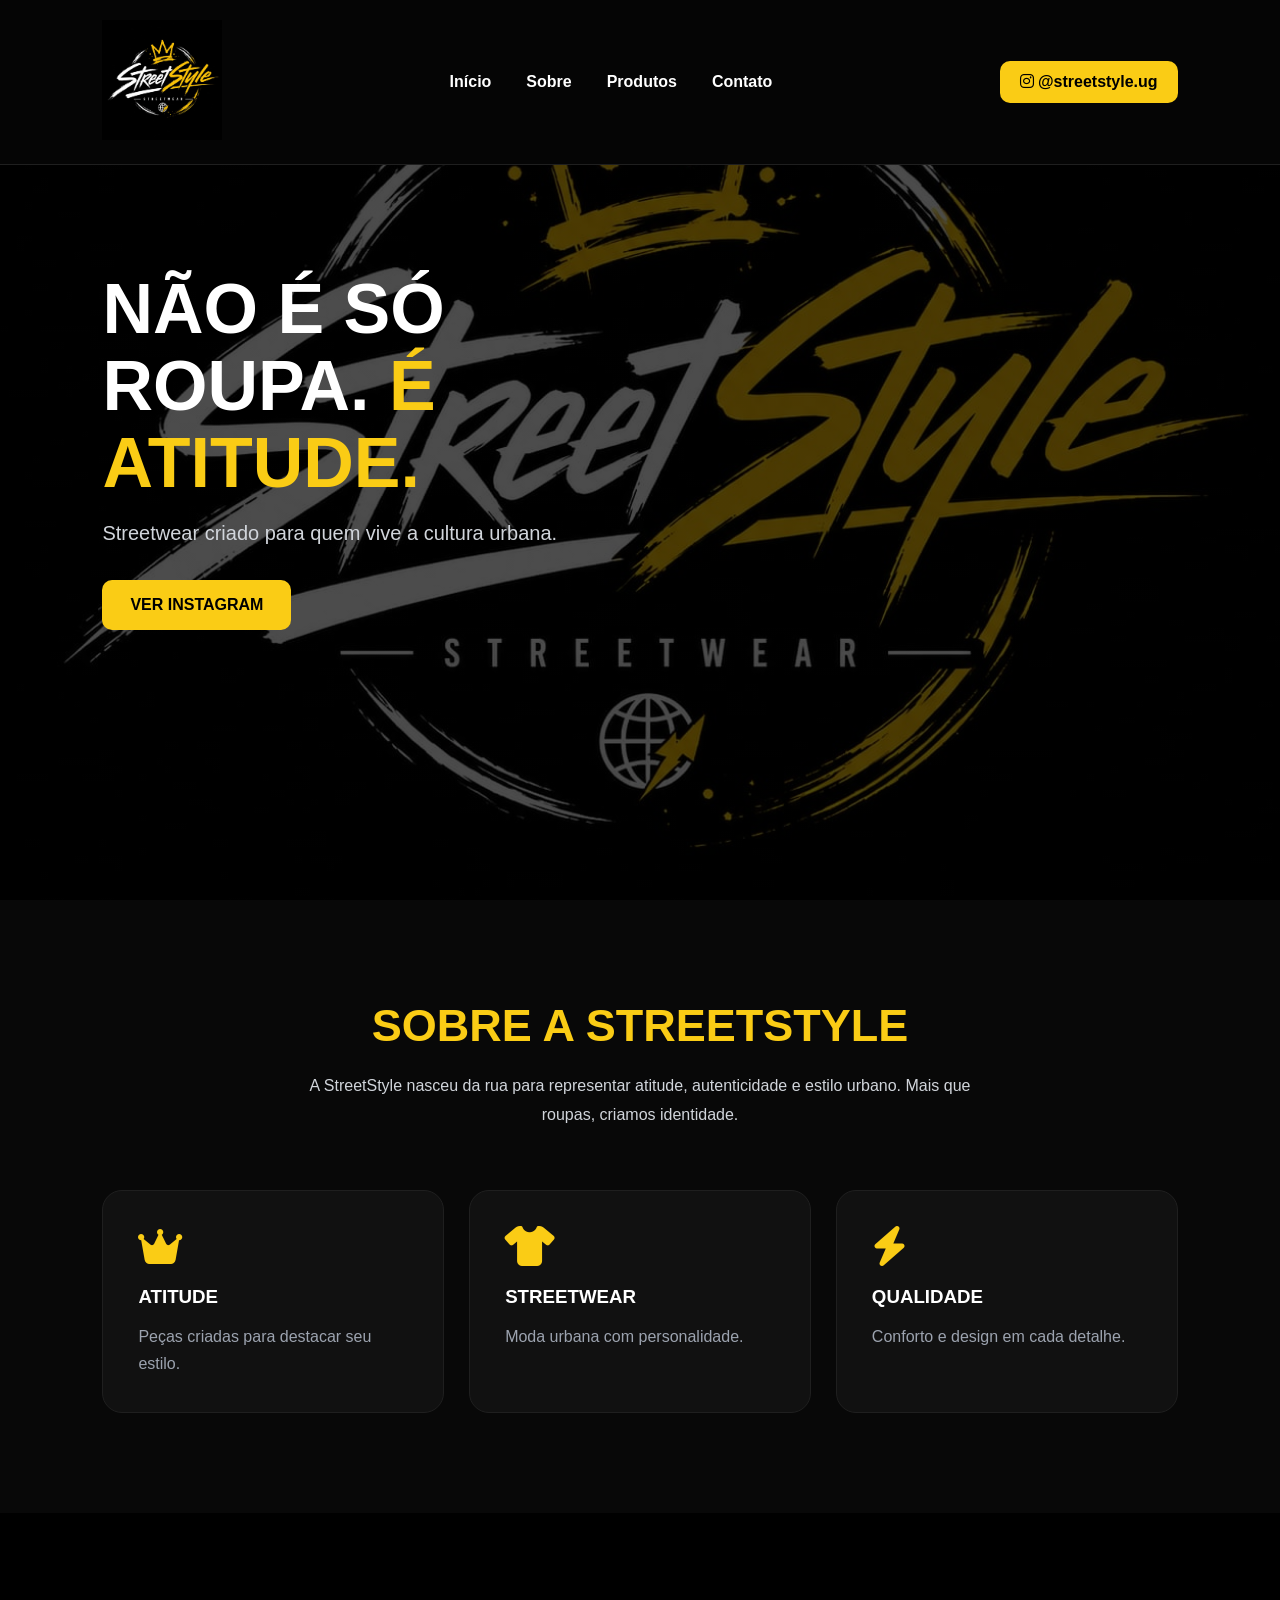
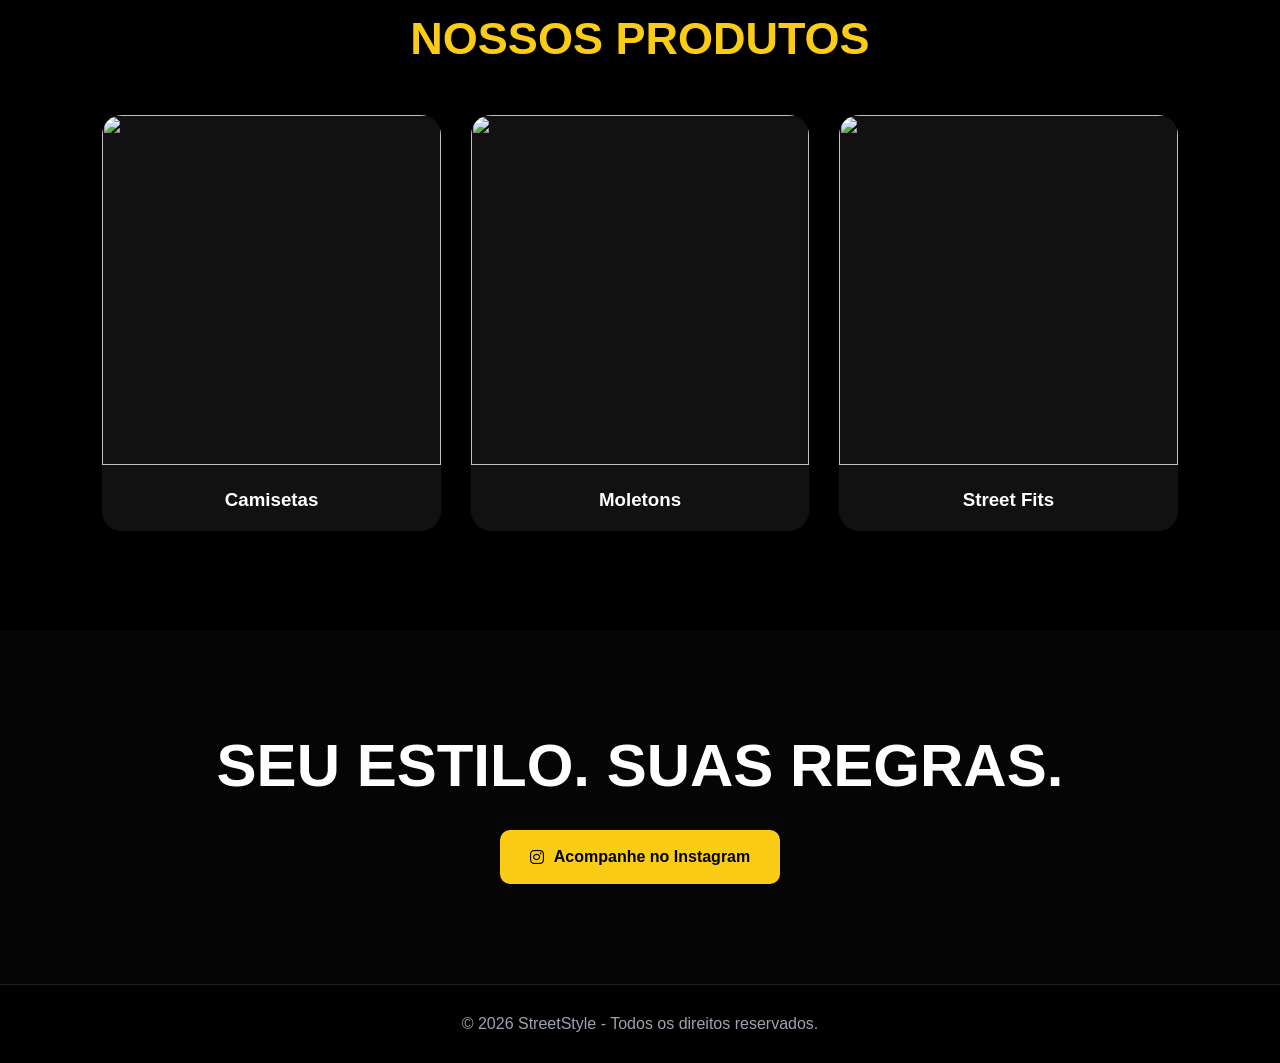
==== index.html @ da6b8d9b "Primeiro commit StreetStyle" ====
<!DOCTYPE html>
<html lang="pt-br">
<head>
    <meta charset="UTF-8">
    <meta name="viewport" content="width=device-width, initial-scale=1.0">

    <title>StreetStyle | Streetwear</title>

    <!-- ICONS -->
    <link rel="stylesheet"
    href="https://cdnjs.cloudflare.com/ajax/libs/font-awesome/6.5.2/css/all.min.css">

    <!-- CSS -->
    <link rel="stylesheet" href="style.css">

</head>
<body>

    <!-- HEADER -->

    <header>

        <div class="logo">
            <img src="StreetStyle.jpeg" alt="">
        </div>

        <nav>

            <a href="">Início</a>
            <a href="">Sobre</a>
            <a href="">Produtos</a>
            <a href="">Contato</a>

        </nav>

        <a href="https://www.instagram.com/streetstyle.ug/" target="_blank" class="insta-btn">

            <i class="fa-brands fa-instagram"></i>
            @streetstyle.ug

        </a>

    </header>

    <!-- HERO -->

    <section class="hero">

        <div class="hero-text">

            <h1>
                NÃO É SÓ ROUPA.
                <span>É ATITUDE.</span>
            </h1>

            <p>
                Streetwear criado para quem vive a cultura urbana.
            </p>

            <a href="https://www.instagram.com/streetstyle.ug/" target="_blank">

                VER INSTAGRAM

            </a>

        </div>

    </section>

    <!-- SOBRE -->

    <section class="about">

        <div class="about-text">

            <h2>SOBRE A STREETSTYLE</h2>

            <p>
                A StreetStyle nasceu da rua para representar
                atitude, autenticidade e estilo urbano.
                Mais que roupas, criamos identidade.
            </p>

        </div>

        <div class="cards">

            <div class="card">

                <i class="fa-solid fa-crown"></i>

                <h3>ATITUDE</h3>

                <p>
                    Peças criadas para destacar seu estilo.
                </p>

            </div>

            <div class="card">

                <i class="fa-solid fa-shirt"></i>

                <h3>STREETWEAR</h3>

                <p>
                    Moda urbana com personalidade.
                </p>

            </div>

            <div class="card">

                <i class="fa-solid fa-bolt"></i>

                <h3>QUALIDADE</h3>

                <p>
                    Conforto e design em cada detalhe.
                </p>

            </div>

        </div>

    </section>

    <!-- PRODUTOS -->

    <section class="products">

        <h2>NOSSOS PRODUTOS</h2>

        <div class="product-grid">

            <div class="product">

                <img src="https://images.unsplash.com/photo-1521572163474-6864f9cf17ab?q=80&w=1200&auto=format&fit=crop" alt="">

                <h3>Camisetas</h3>

            </div>

            <div class="product">

                <img src="https://images.unsplash.com/photo-1503341504253-dff4815485f1?q=80&w=1200&auto=format&fit=crop" alt="">

                <h3>Moletons</h3>

            </div>

            <div class="product">

                <img src="https://images.unsplash.com/photo-1515886657613-9f3515b0c78f?q=80&w=1200&auto=format&fit=crop" alt="">

                <h3>Street Fits</h3>

            </div>

        </div>

    </section>

    <!-- CTA -->

    <section class="cta">

        <h2>SEU ESTILO. SUAS REGRAS.</h2>

        <a href="https://www.instagram.com/streetstyle.ug/" target="_blank">

            <i class="fa-brands fa-instagram"></i>

            Acompanhe no Instagram

        </a>

    </section>

    <!-- FOOTER -->

    <footer>

        <p>
            © 2026 StreetStyle - Todos os direitos reservados.
        </p>

    </footer>

</body>
</html>
---- style.css ----
*{
    margin:0;
    padding:0;
    box-sizing:border-box;
    font-family:Arial, Helvetica, sans-serif;
}

body{
    background:#000;
    color:white;
}

/* HEADER */

header{
    width:100%;
    display:flex;
    justify-content:space-between;
    align-items:center;
    padding:20px 8%;
    background:#050505;
    border-bottom:1px solid #1f1f1f;
    position:fixed;
    top:0;
    z-index:1000;
}

.logo img{
    width:120px;
}

nav{
    display:flex;
    gap:35px;
}

nav a{
    text-decoration:none;
    color:white;
    font-weight:bold;
    transition:0.3s;
}

nav a:hover{
    color:#facc15;
}

.insta-btn{
    background:#facc15;
    color:black;
    text-decoration:none;
    padding:12px 20px;
    border-radius:10px;
    font-weight:bold;
    transition:0.3s;
}

.insta-btn:hover{
    transform:scale(1.05);
}

/* HERO */

.hero{
    min-height:100vh;
    background:
    linear-gradient(rgba(0,0,0,0.7),
    rgba(0,0,0,0.7)),
    url("StreetStyle.jpeg");

    background-size:cover;
    background-position:center;

    display:flex;
    align-items:center;
    padding:0 8%;
}

.hero-text{
    max-width:600px;
}

.hero h1{
    font-size:70px;
    line-height:1.1;
    margin-bottom:20px;
}

.hero h1 span{
    color:#facc15;
}

.hero p{
    color:#d1d5db;
    font-size:20px;
    margin-bottom:35px;
}

.hero a{
    display:inline-block;
    text-decoration:none;
    background:#facc15;
    color:black;
    padding:16px 28px;
    border-radius:10px;
    font-weight:bold;
    transition:0.3s;
}

.hero a:hover{
    transform:translateY(-5px);
}

/* ABOUT */

.about{
    padding:100px 8%;
    background:#080808;
}

.about-text{
    text-align:center;
    margin-bottom:60px;
}

.about-text h2{
    color:#facc15;
    font-size:45px;
    margin-bottom:20px;
}

.about-text p{
    max-width:700px;
    margin:auto;
    color:#d1d5db;
    line-height:1.8;
}

.cards{
    display:grid;
    grid-template-columns:repeat(auto-fit,minmax(250px,1fr));
    gap:25px;
}

.card{
    background:#111;
    padding:35px;
    border-radius:20px;
    border:1px solid #1f1f1f;
    transition:0.3s;
}

.card:hover{
    transform:translateY(-8px);
    border-color:#facc15;
}

.card i{
    font-size:40px;
    color:#facc15;
    margin-bottom:20px;
}

.card h3{
    margin-bottom:15px;
}

.card p{
    color:#9ca3af;
    line-height:1.7;
}

/* PRODUCTS */

.products{
    padding:100px 8%;
}

.products h2{
    text-align:center;
    color:#facc15;
    font-size:45px;
    margin-bottom:50px;
}

.product-grid{
    display:grid;
    grid-template-columns:repeat(auto-fit,minmax(280px,1fr));
    gap:30px;
}

.product{
    background:#111;
    border-radius:20px;
    overflow:hidden;
    transition:0.3s;
}

.product:hover{
    transform:scale(1.03);
}

.product img{
    width:100%;
    height:350px;
    object-fit:cover;
}

.product h3{
    padding:20px;
    text-align:center;
}

/* CTA */

.cta{
    padding:100px 8%;
    text-align:center;
    background:#050505;
}

.cta h2{
    font-size:60px;
    margin-bottom:30px;
}

.cta a{
    display:inline-flex;
    align-items:center;
    gap:10px;
    text-decoration:none;
    background:#facc15;
    color:black;
    padding:18px 30px;
    border-radius:10px;
    font-weight:bold;
    transition:0.3s;
}

.cta a:hover{
    transform:scale(1.05);
}

/* FOOTER */

footer{
    padding:30px;
    text-align:center;
    color:#9ca3af;
    border-top:1px solid #1f1f1f;
}

/* RESPONSIVO */

@media(max-width:900px){

    header{
        flex-direction:column;
        gap:20px;
    }

    nav{
        flex-wrap:wrap;
        justify-content:center;
    }

    .hero h1{
        font-size:45px;
    }

    .cta h2{
        font-size:40px;
    }

}
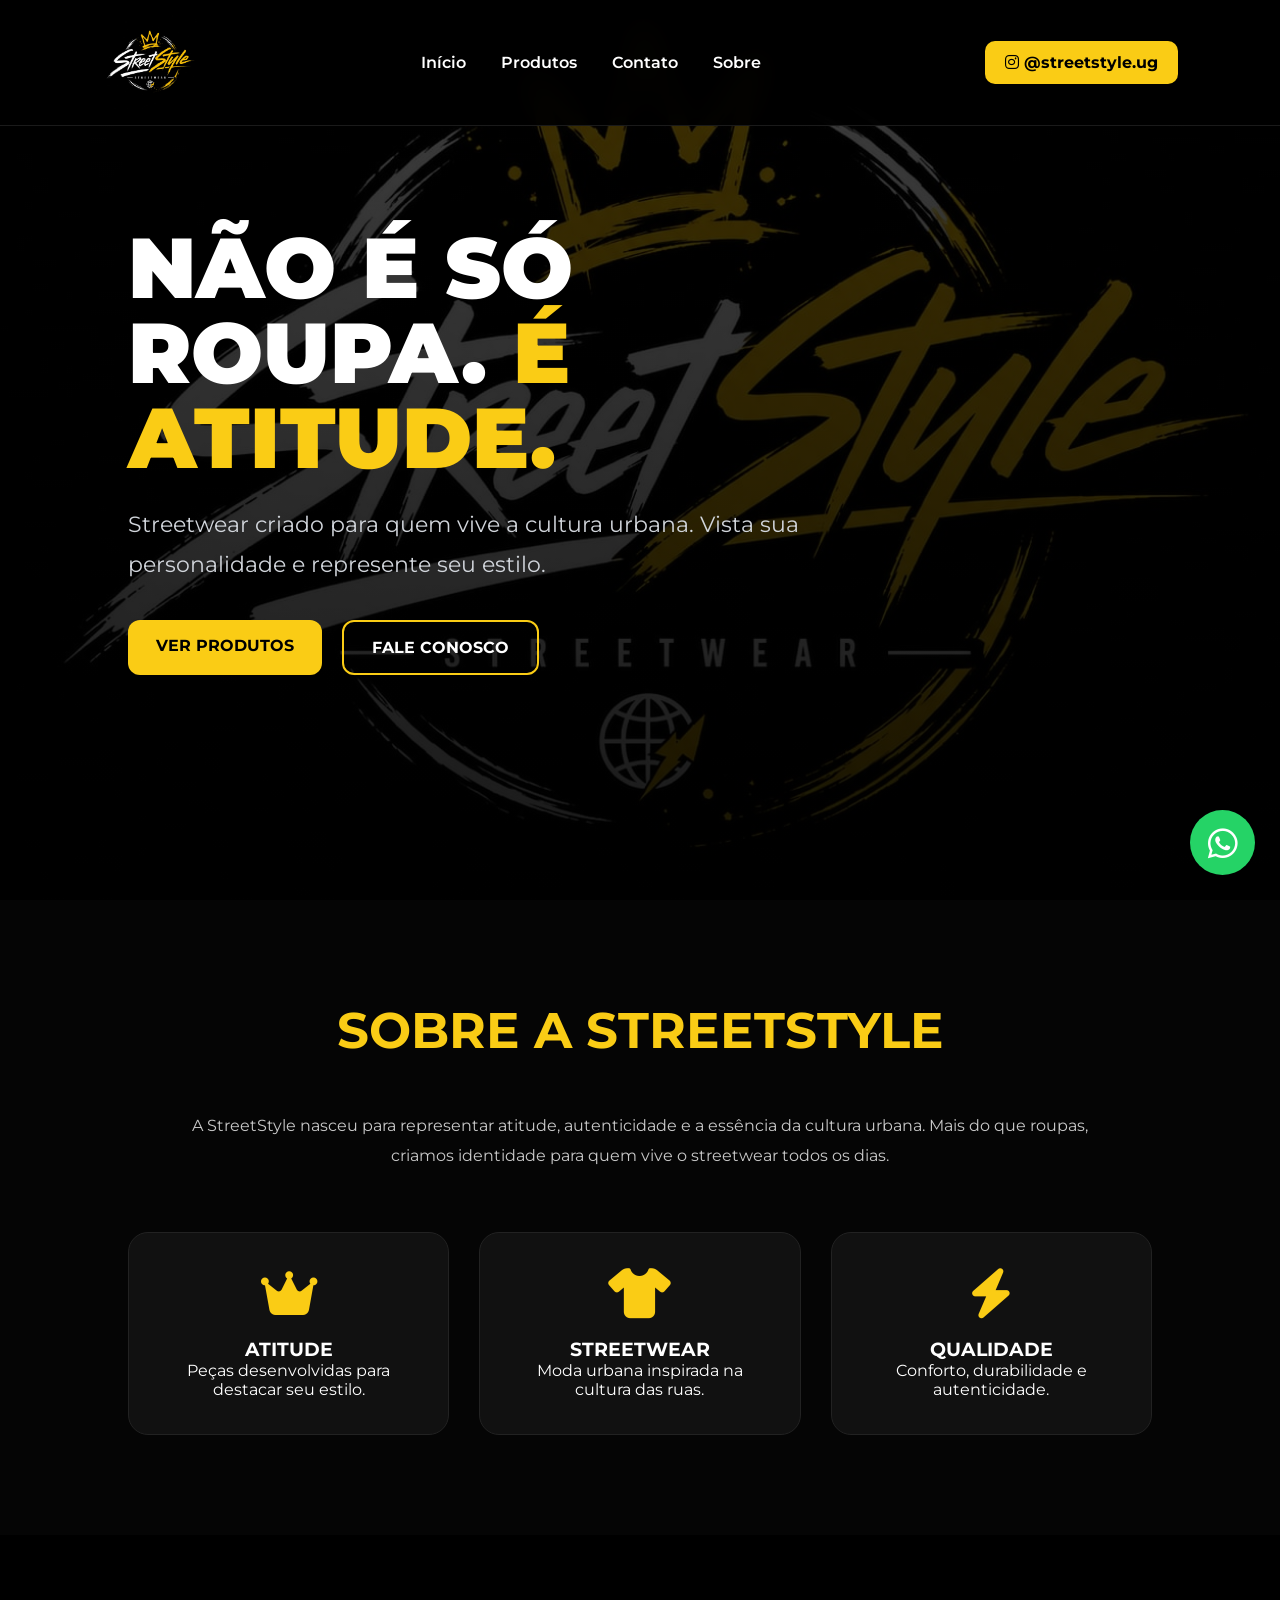
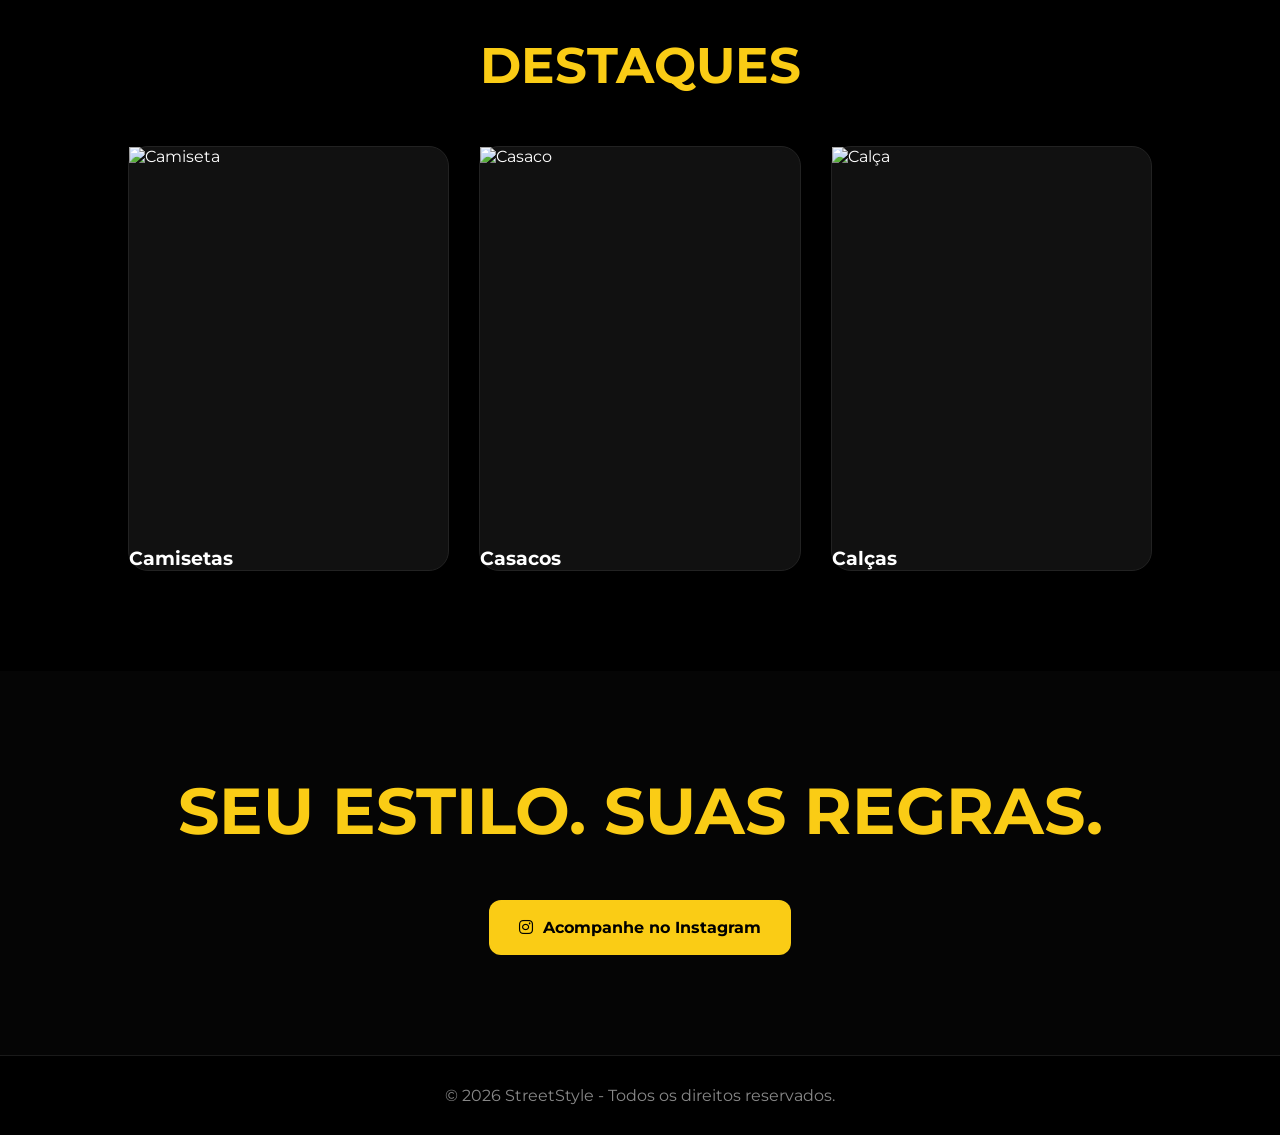
==== commit 64da9440: "Site StreetStyle completo" ====
--- a/index.html
+++ b/index.html
@@ -1,19 +1,28 @@
 <!DOCTYPE html>
 <html lang="pt-br">
+
 <head>
+
     <meta charset="UTF-8">
     <meta name="viewport" content="width=device-width, initial-scale=1.0">
 
     <title>StreetStyle | Streetwear</title>
 
-    <!-- ICONS -->
+    <link rel="icon" href="StreetStyle.jpeg">
+
+    <!-- Font Awesome -->
     <link rel="stylesheet"
     href="https://cdnjs.cloudflare.com/ajax/libs/font-awesome/6.5.2/css/all.min.css">
 
+    <!-- AOS -->
+    <link rel="stylesheet"
+    href="https://unpkg.com/aos@2.3.4/dist/aos.css">
+
     <!-- CSS -->
     <link rel="stylesheet" href="style.css">
 
 </head>
+
 <body>
 
     <!-- HEADER -->
@@ -21,19 +30,25 @@
     <header>
 
         <div class="logo">
-            <img src="StreetStyle.jpeg" alt="">
+
+            <img src="StreetStyle.jpeg" alt="StreetStyle Logo">
+
         </div>
 
         <nav>
 
-            <a href="">Início</a>
-            <a href="">Sobre</a>
-            <a href="">Produtos</a>
-            <a href="">Contato</a>
+            <a href="index.html">Início</a>
+            <a href="produtos.html">Produtos</a>
+            <a href="contato.html">Contato</a>
+            <a href="sobre.html">Sobre</a>
+            
+            
 
         </nav>
 
-        <a href="https://www.instagram.com/streetstyle.ug/" target="_blank" class="insta-btn">
+        <a href="https://www.instagram.com/streetstyle.ug/"
+        target="_blank"
+        class="insta-btn">
 
             <i class="fa-brands fa-instagram"></i>
             @streetstyle.ug
@@ -46,22 +61,38 @@
 
     <section class="hero">
 
-        <div class="hero-text">
+        <div class="hero-text" data-aos="fade-right">
 
             <h1>
+
                 NÃO É SÓ ROUPA.
+
                 <span>É ATITUDE.</span>
+
             </h1>
 
             <p>
+
                 Streetwear criado para quem vive a cultura urbana.
+                Vista sua personalidade e represente seu estilo.
+
             </p>
 
-            <a href="https://www.instagram.com/streetstyle.ug/" target="_blank">
-
-                VER INSTAGRAM
-
-            </a>
+            <div class="hero-buttons">
+
+                <a href="produtos.html">
+
+                    VER PRODUTOS
+
+                </a>
+
+                <a href="contato.html" class="secondary-btn">
+
+                    FALE CONOSCO
+
+                </a>
+
+            </div>
 
         </div>
 
@@ -71,52 +102,62 @@
 
     <section class="about">
 
-        <div class="about-text">
+        <div class="about-text" data-aos="fade-up">
 
             <h2>SOBRE A STREETSTYLE</h2>
 
             <p>
-                A StreetStyle nasceu da rua para representar
-                atitude, autenticidade e estilo urbano.
-                Mais que roupas, criamos identidade.
+
+                A StreetStyle nasceu para representar atitude,
+                autenticidade e a essência da cultura urbana.
+
+                Mais do que roupas, criamos identidade para quem
+                vive o streetwear todos os dias.
+
             </p>
 
         </div>
 
         <div class="cards">
 
-            <div class="card">
+            <div class="card" data-aos="fade-up">
 
                 <i class="fa-solid fa-crown"></i>
 
                 <h3>ATITUDE</h3>
 
                 <p>
-                    Peças criadas para destacar seu estilo.
+
+                    Peças desenvolvidas para destacar seu estilo.
+
                 </p>
 
             </div>
 
-            <div class="card">
+            <div class="card" data-aos="fade-up" data-aos-delay="200">
 
                 <i class="fa-solid fa-shirt"></i>
 
                 <h3>STREETWEAR</h3>
 
                 <p>
-                    Moda urbana com personalidade.
+
+                    Moda urbana inspirada na cultura das ruas.
+
                 </p>
 
             </div>
 
-            <div class="card">
+            <div class="card" data-aos="fade-up" data-aos-delay="400">
 
                 <i class="fa-solid fa-bolt"></i>
 
                 <h3>QUALIDADE</h3>
 
                 <p>
-                    Conforto e design em cada detalhe.
+
+                    Conforto, durabilidade e autenticidade.
+
                 </p>
 
             </div>
@@ -125,35 +166,39 @@
 
     </section>
 
-    <!-- PRODUTOS -->
+    <!-- DESTAQUE -->
 
     <section class="products">
 
-        <h2>NOSSOS PRODUTOS</h2>
+        <h2 data-aos="fade-up">
+
+            DESTAQUES
+
+        </h2>
 
         <div class="product-grid">
 
-            <div class="product">
-
-                <img src="https://images.unsplash.com/photo-1521572163474-6864f9cf17ab?q=80&w=1200&auto=format&fit=crop" alt="">
+            <div class="product" data-aos="zoom-in">
+
+                <img src="camiseta.jpg" alt="Camiseta">
 
                 <h3>Camisetas</h3>
 
             </div>
 
-            <div class="product">
-
-                <img src="https://images.unsplash.com/photo-1503341504253-dff4815485f1?q=80&w=1200&auto=format&fit=crop" alt="">
-
-                <h3>Moletons</h3>
-
-            </div>
-
-            <div class="product">
-
-                <img src="https://images.unsplash.com/photo-1515886657613-9f3515b0c78f?q=80&w=1200&auto=format&fit=crop" alt="">
-
-                <h3>Street Fits</h3>
+            <div class="product" data-aos="zoom-in" data-aos-delay="200">
+
+                <img src="casaco.jpg" alt="Casaco">
+
+                <h3>Casacos</h3>
+
+            </div>
+
+            <div class="product" data-aos="zoom-in" data-aos-delay="400">
+
+                <img src="calca.jpg" alt="Calça">
+
+                <h3>Calças</h3>
 
             </div>
 
@@ -165,9 +210,14 @@
 
     <section class="cta">
 
-        <h2>SEU ESTILO. SUAS REGRAS.</h2>
-
-        <a href="https://www.instagram.com/streetstyle.ug/" target="_blank">
+        <h2 data-aos="fade-up">
+
+            SEU ESTILO. SUAS REGRAS.
+
+        </h2>
+
+        <a href="https://www.instagram.com/streetstyle.ug/"
+        target="_blank">
 
             <i class="fa-brands fa-instagram"></i>
 
@@ -182,10 +232,35 @@
     <footer>
 
         <p>
+
             © 2026 StreetStyle - Todos os direitos reservados.
+
         </p>
 
     </footer>
+
+    <!-- BOTÃO WHATSAPP -->
+
+    <a href="https://wa.me/5551994918985"
+    target="_blank"
+    class="whatsapp-float">
+
+        <i class="fa-brands fa-whatsapp"></i>
+
+    </a>
+
+    <!-- AOS -->
+
+    <script src="https://unpkg.com/aos@2.3.4/dist/aos.js"></script>
+
+    <script>
+
+        AOS.init({
+            duration:1000,
+            once:true
+        });
+
+    </script>
 
 </body>
 </html>
--- a/style.css
+++ b/style.css
@@ -1,275 +1,320 @@
+/* StreetStyle - style.css */
+/* CSS profissional para o site StreetStyle */
+
+@import url('https://fonts.googleapis.com/css2?family=Montserrat:wght@300;400;500;600;700;800;900&display=swap');
+
 *{
     margin:0;
     padding:0;
     box-sizing:border-box;
-    font-family:Arial, Helvetica, sans-serif;
+    font-family:'Montserrat',sans-serif;
+    scroll-behavior:smooth;
 }
 
 body{
     background:#000;
-    color:white;
-}
-
-/* HEADER */
+    color:#fff;
+    overflow-x:hidden;
+}
+
+img{max-width:100%;display:block;}
+a{text-decoration:none;}
+
+::-webkit-scrollbar{width:10px;}
+::-webkit-scrollbar-track{background:#0a0a0a;}
+::-webkit-scrollbar-thumb{background:#facc15;border-radius:10px;}
 
 header{
-    width:100%;
+    position:fixed;
+    top:0;left:0;width:100%;
     display:flex;
     justify-content:space-between;
     align-items:center;
-    padding:20px 8%;
-    background:#050505;
-    border-bottom:1px solid #1f1f1f;
-    position:fixed;
-    top:0;
-    z-index:1000;
-}
-
-.logo img{
-    width:120px;
-}
-
-nav{
-    display:flex;
-    gap:35px;
-}
-
+    padding:15px 8%;
+    background:rgba(0,0,0,.92);
+    backdrop-filter:blur(15px);
+    border-bottom:1px solid #1a1a1a;
+    z-index:999;
+}
+
+.logo img{width:95px;transition:.3s;}
+.logo img:hover{transform:scale(1.05);}
+
+nav{display:flex;gap:35px;}
 nav a{
-    text-decoration:none;
-    color:white;
-    font-weight:bold;
-    transition:0.3s;
-}
-
-nav a:hover{
-    color:#facc15;
-}
+    color:#fff;
+    font-weight:600;
+    position:relative;
+    transition:.3s;
+}
+nav a::after{
+    content:'';
+    position:absolute;
+    left:0;bottom:-5px;
+    width:0;height:2px;
+    background:#facc15;
+    transition:.3s;
+}
+nav a:hover{color:#facc15;}
+nav a:hover::after{width:100%;}
 
 .insta-btn{
     background:#facc15;
-    color:black;
-    text-decoration:none;
+    color:#000;
     padding:12px 20px;
     border-radius:10px;
-    font-weight:bold;
-    transition:0.3s;
-}
-
-.insta-btn:hover{
-    transform:scale(1.05);
-}
-
-/* HERO */
+    font-weight:700;
+}
 
 .hero{
     min-height:100vh;
-    background:
-    linear-gradient(rgba(0,0,0,0.7),
-    rgba(0,0,0,0.7)),
-    url("StreetStyle.jpeg");
-
+    display:flex;
+    align-items:center;
+    padding:0 10%;
+    background:linear-gradient(rgba(0,0,0,.75),rgba(0,0,0,.9)),url("StreetStyle.jpeg");
     background-size:cover;
     background-position:center;
-
-    display:flex;
-    align-items:center;
-    padding:0 8%;
-}
-
-.hero-text{
-    max-width:600px;
-}
-
-.hero h1{
-    font-size:70px;
-    line-height:1.1;
-    margin-bottom:20px;
-}
-
-.hero h1 span{
-    color:#facc15;
-}
-
-.hero p{
-    color:#d1d5db;
-    font-size:20px;
-    margin-bottom:35px;
-}
-
-.hero a{
-    display:inline-block;
-    text-decoration:none;
-    background:#facc15;
-    color:black;
+}
+
+.hero-text{max-width:750px;}
+.hero h1{font-size:85px;font-weight:900;line-height:1;}
+.hero h1 span{color:#facc15;}
+.hero p{font-size:22px;color:#d1d5db;margin:25px 0 35px;line-height:1.8;}
+
+.hero-buttons{display:flex;gap:20px;flex-wrap:wrap;}
+.hero-buttons a{
+    background:#facc15;
+    color:#000;
     padding:16px 28px;
-    border-radius:10px;
-    font-weight:bold;
-    transition:0.3s;
-}
-
-.hero a:hover{
-    transform:translateY(-5px);
-}
-
-/* ABOUT */
-
-.about{
-    padding:100px 8%;
-    background:#080808;
-}
-
-.about-text{
-    text-align:center;
-    margin-bottom:60px;
-}
-
-.about-text h2{
-    color:#facc15;
-    font-size:45px;
-    margin-bottom:20px;
-}
-
-.about-text p{
-    max-width:700px;
-    margin:auto;
-    color:#d1d5db;
-    line-height:1.8;
-}
+    border-radius:12px;
+    font-weight:700;
+}
+
+.secondary-btn{
+    background:transparent !important;
+    color:#fff !important;
+    border:2px solid #facc15;
+}
+
+section{padding:100px 10%;}
+section h2{
+    text-align:center;
+    color:#facc15;
+    font-size:50px;
+    margin-bottom:50px;
+}
+
+.about{background:#050505;}
+.about-text{text-align:center;max-width:900px;margin:auto;}
+.about-text p{color:#c9c9c9;line-height:1.9;}
 
 .cards{
-    display:grid;
-    grid-template-columns:repeat(auto-fit,minmax(250px,1fr));
-    gap:25px;
-}
-
-.card{
-    background:#111;
-    padding:35px;
-    border-radius:20px;
-    border:1px solid #1f1f1f;
-    transition:0.3s;
-}
-
-.card:hover{
-    transform:translateY(-8px);
-    border-color:#facc15;
-}
-
-.card i{
-    font-size:40px;
-    color:#facc15;
-    margin-bottom:20px;
-}
-
-.card h3{
-    margin-bottom:15px;
-}
-
-.card p{
-    color:#9ca3af;
-    line-height:1.7;
-}
-
-/* PRODUCTS */
-
-.products{
-    padding:100px 8%;
-}
-
-.products h2{
-    text-align:center;
-    color:#facc15;
-    font-size:45px;
-    margin-bottom:50px;
-}
-
-.product-grid{
+    margin-top:60px;
     display:grid;
     grid-template-columns:repeat(auto-fit,minmax(280px,1fr));
     gap:30px;
 }
 
-.product{
+.card,.catalog-card,.contact-card,.product{
     background:#111;
+    border:1px solid #222;
     border-radius:20px;
+    transition:.3s;
+}
+
+.card:hover,.catalog-card:hover,.contact-card:hover,.product:hover{
+    transform:translateY(-8px);
+    border-color:#facc15;
+}
+
+.card{
+    padding:35px;
+    text-align:center;
+}
+
+.card i{
+    color:#facc15;
+    font-size:50px;
+    margin-bottom:20px;
+}
+
+.product-grid,.catalog-grid,.contact-grid,.lookbook-grid{
+    display:grid;
+    gap:30px;
+}
+
+.product-grid,.catalog-grid{
+    grid-template-columns:repeat(auto-fit,minmax(320px,1fr));
+}
+
+.product img,.catalog-card img{
+    width:100%;
+    height:400px;
+    object-fit:cover;
+}
+
+.catalog{padding:50px 10% 100px;}
+.catalog-card{overflow:hidden;}
+.catalog-card h3{padding:20px;}
+.catalog-card span{
+    display:block;
+    padding:0 20px;
+    color:#facc15;
+    font-size:24px;
+    font-weight:700;
+}
+.catalog-card a{
+    display:block;
+    margin:20px;
+    text-align:center;
+    padding:15px;
+    border-radius:10px;
+    background:#facc15;
+    color:#000;
+    font-weight:700;
+}
+
+.lookbook-section{padding:50px 10% 100px;}
+.lookbook-grid{
+    grid-template-columns:repeat(auto-fit,minmax(320px,1fr));
+    gap:25px;
+}
+.look-item{
     overflow:hidden;
-    transition:0.3s;
-}
-
-.product:hover{
-    transform:scale(1.03);
-}
-
-.product img{
+    border-radius:20px;
+    border:1px solid #222;
+}
+.look-item img{
     width:100%;
-    height:350px;
+    height:500px;
     object-fit:cover;
-}
-
-.product h3{
-    padding:20px;
-    text-align:center;
-}
-
-/* CTA */
+    transition:.5s;
+}
+.look-item:hover img{transform:scale(1.08);}
+
+.page{
+    min-height:100vh;
+    padding-top:180px;
+}
+.page h1{
+    text-align:center;
+    color:#facc15;
+    font-size:60px;
+}
+.page p{
+    max-width:900px;
+    margin:20px auto;
+    text-align:center;
+    color:#d1d5db;
+    line-height:1.9;
+}
+
+.contact-section{padding:40px 10% 100px;}
+.contact-card{
+    padding:40px;
+    text-align:center;
+}
+.contact-card i{
+    color:#facc15;
+    font-size:50px;
+    margin-bottom:20px;
+}
+.contact-card a{
+    display:inline-block;
+    padding:12px 25px;
+    border-radius:10px;
+    background:#facc15;
+    color:#000;
+    font-weight:700;
+}
+
+.contact-form-section{padding:0 10% 100px;}
+.contact-form{
+    max-width:700px;
+    margin:auto;
+    display:flex;
+    flex-direction:column;
+    gap:20px;
+}
+.contact-form input,
+.contact-form textarea{
+    background:#111;
+    color:#fff;
+    border:1px solid #222;
+    border-radius:12px;
+    padding:18px;
+}
+.contact-form button{
+    background:#facc15;
+    color:#000;
+    border:none;
+    border-radius:12px;
+    padding:18px;
+    font-weight:700;
+    cursor:pointer;
+}
 
 .cta{
-    padding:100px 8%;
     text-align:center;
     background:#050505;
 }
-
 .cta h2{
-    font-size:60px;
-    margin-bottom:30px;
-}
-
+    font-size:65px;
+}
 .cta a{
     display:inline-flex;
+    gap:10px;
     align-items:center;
-    gap:10px;
-    text-decoration:none;
-    background:#facc15;
-    color:black;
+    background:#facc15;
+    color:#000;
     padding:18px 30px;
-    border-radius:10px;
-    font-weight:bold;
-    transition:0.3s;
-}
-
-.cta a:hover{
-    transform:scale(1.05);
-}
-
-/* FOOTER */
+    border-radius:12px;
+    font-weight:700;
+}
 
 footer{
+    text-align:center;
     padding:30px;
-    text-align:center;
-    color:#9ca3af;
-    border-top:1px solid #1f1f1f;
-}
-
-/* RESPONSIVO */
-
-@media(max-width:900px){
-
+    color:#888;
+    border-top:1px solid #1a1a1a;
+}
+
+.whatsapp-float{
+    position:fixed;
+    right:25px;
+    bottom:25px;
+    width:65px;
+    height:65px;
+    border-radius:50%;
+    background:#25D366;
+    color:#fff;
+    display:flex;
+    align-items:center;
+    justify-content:center;
+    font-size:34px;
+    z-index:9999;
+}
+
+@media(max-width:768px){
     header{
         flex-direction:column;
-        gap:20px;
+        gap:15px;
     }
-
     nav{
         flex-wrap:wrap;
         justify-content:center;
+        gap:15px;
     }
-
-    .hero h1{
-        font-size:45px;
+    .hero{
+        text-align:center;
+        justify-content:center;
     }
-
-    .cta h2{
-        font-size:40px;
-    }
-
-}+    .hero h1{font-size:45px;}
+    .page h1{font-size:40px;}
+    section h2{font-size:35px;}
+}
+
+@media(max-width:500px){
+    .hero h1{font-size:35px;}
+    .logo img{width:75px;}
+}
